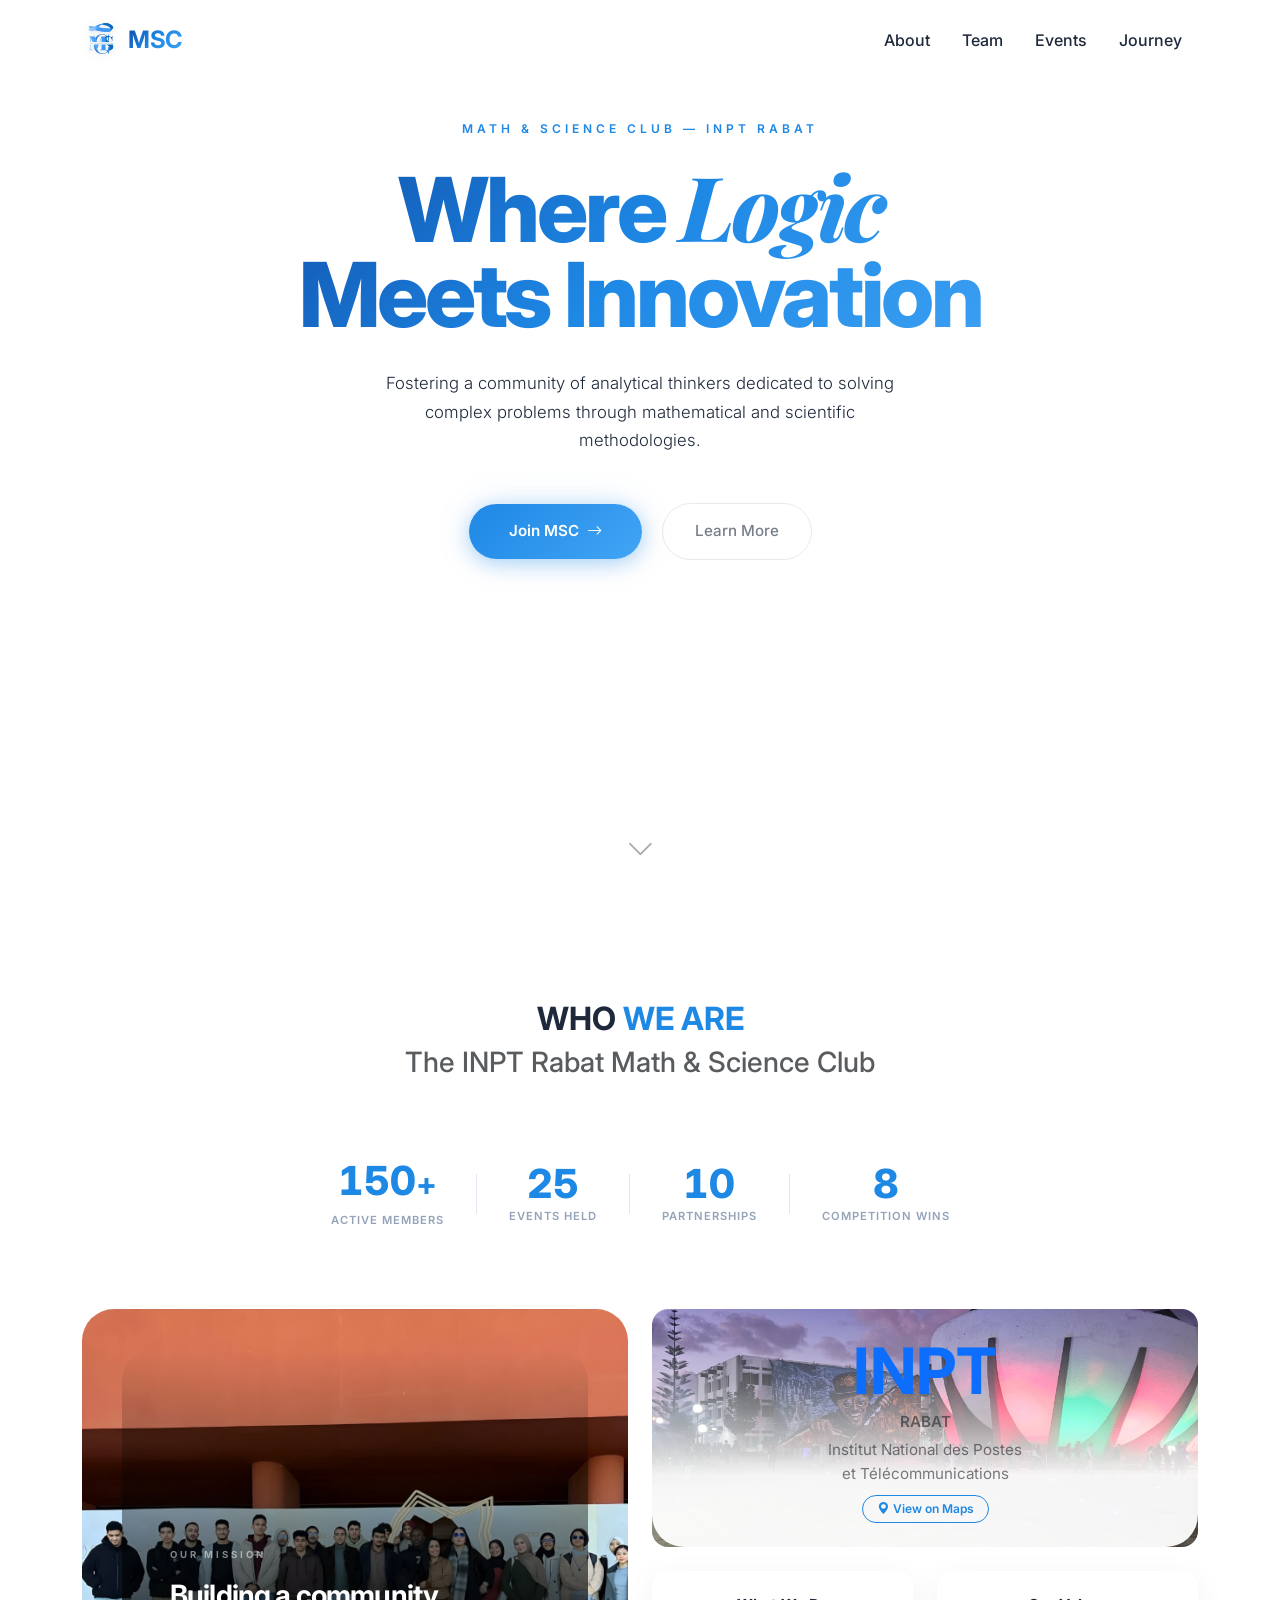
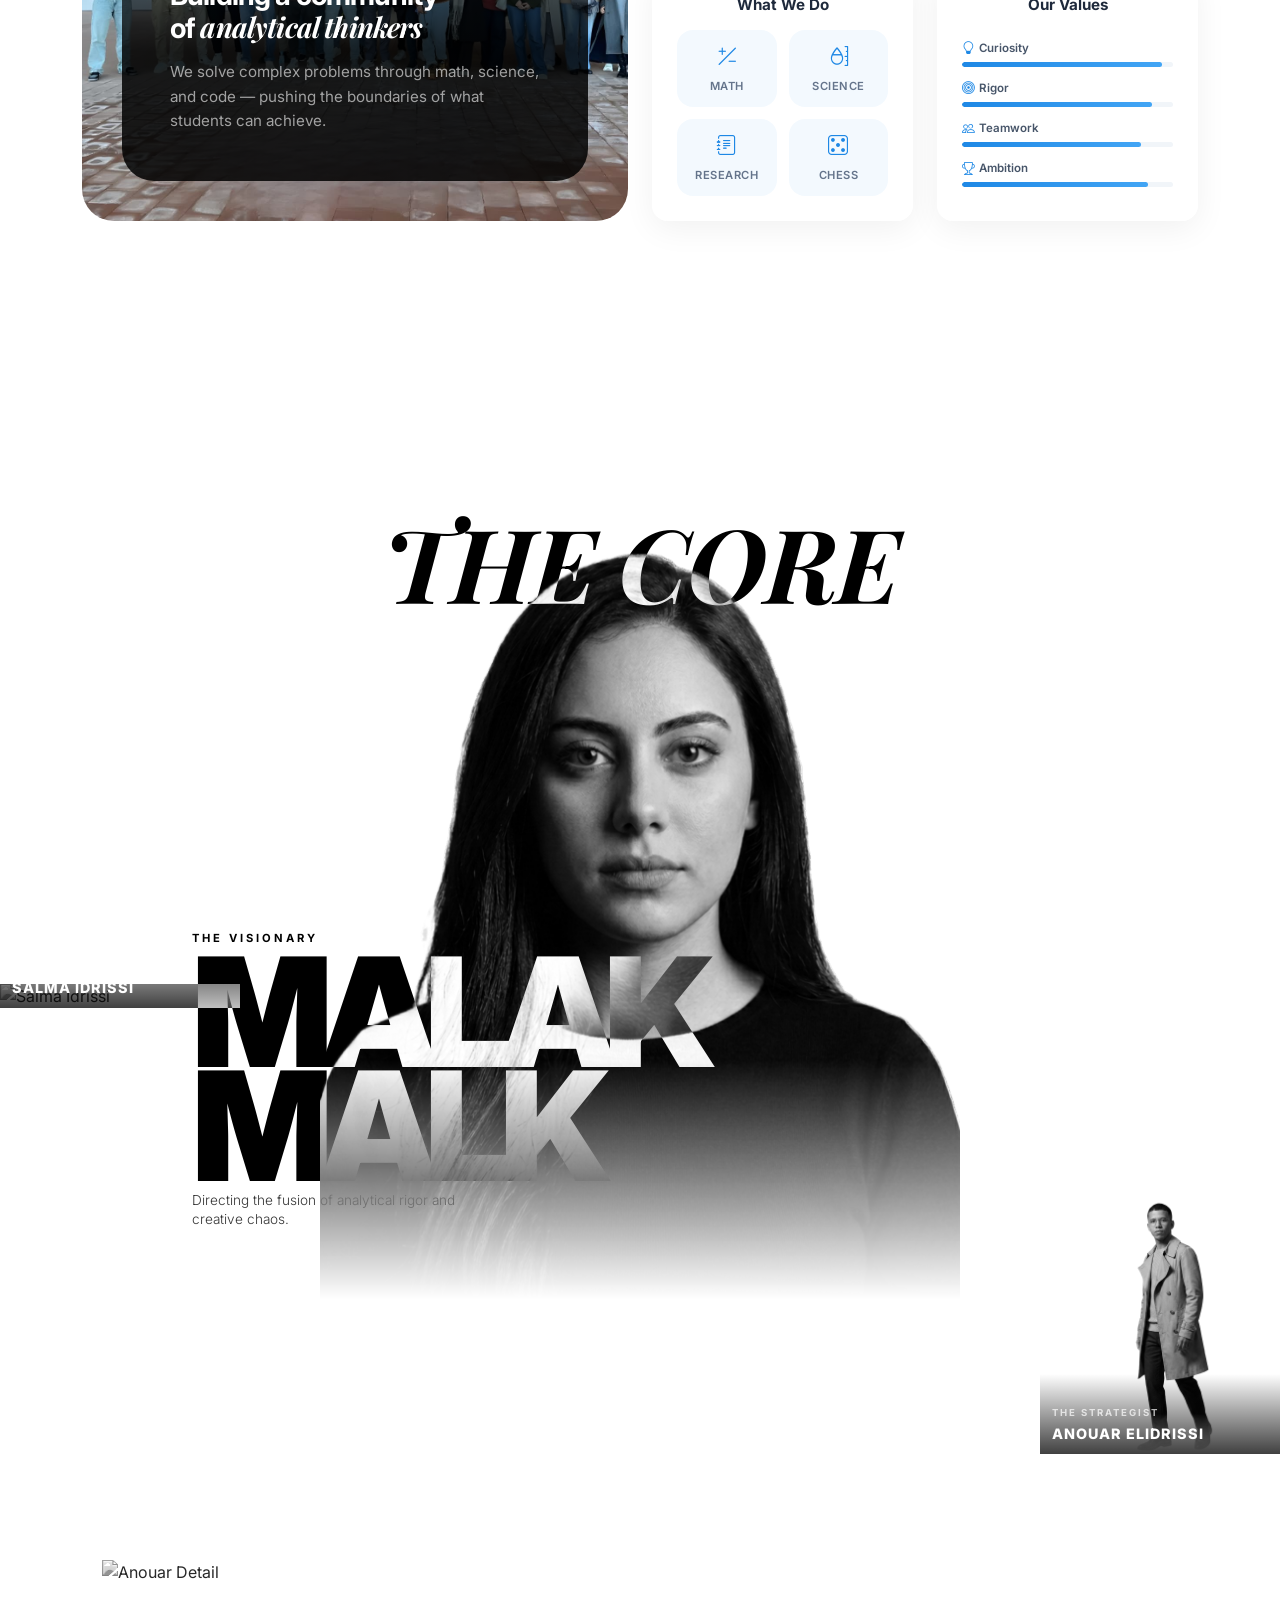
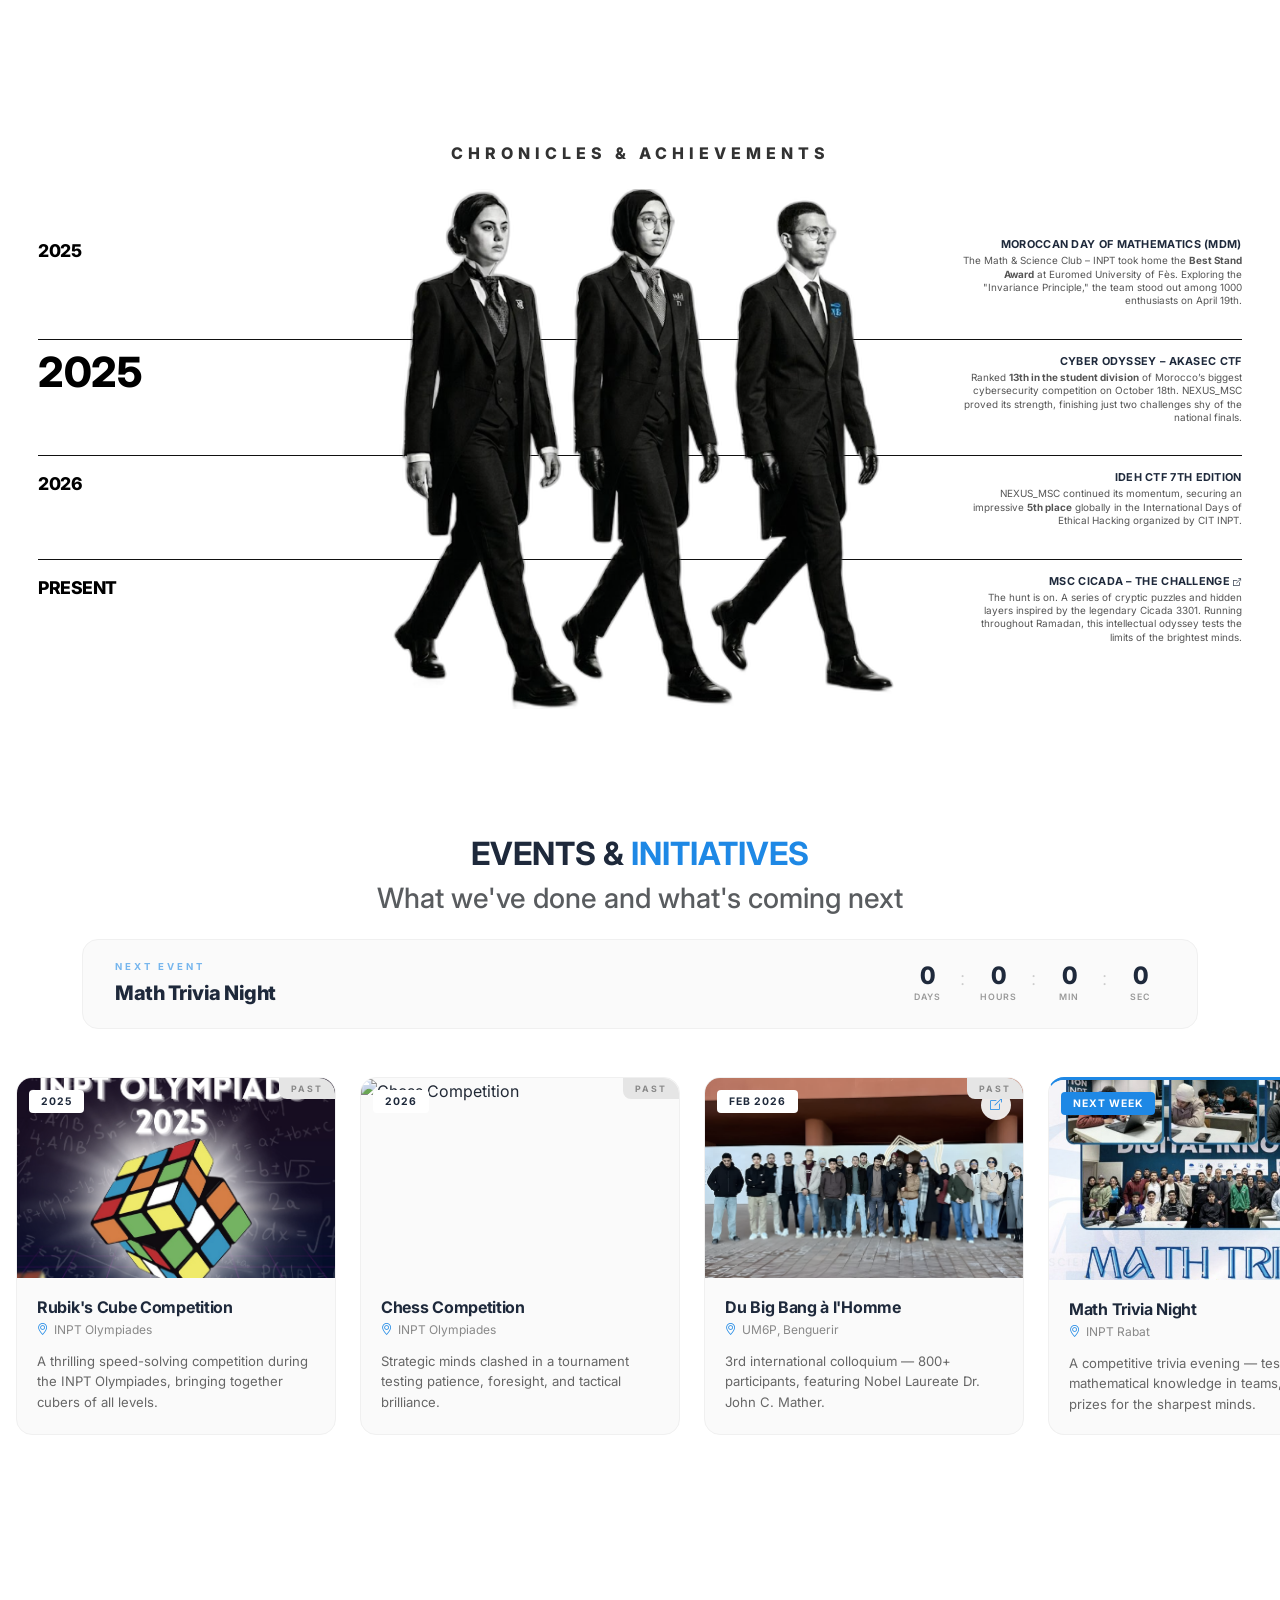
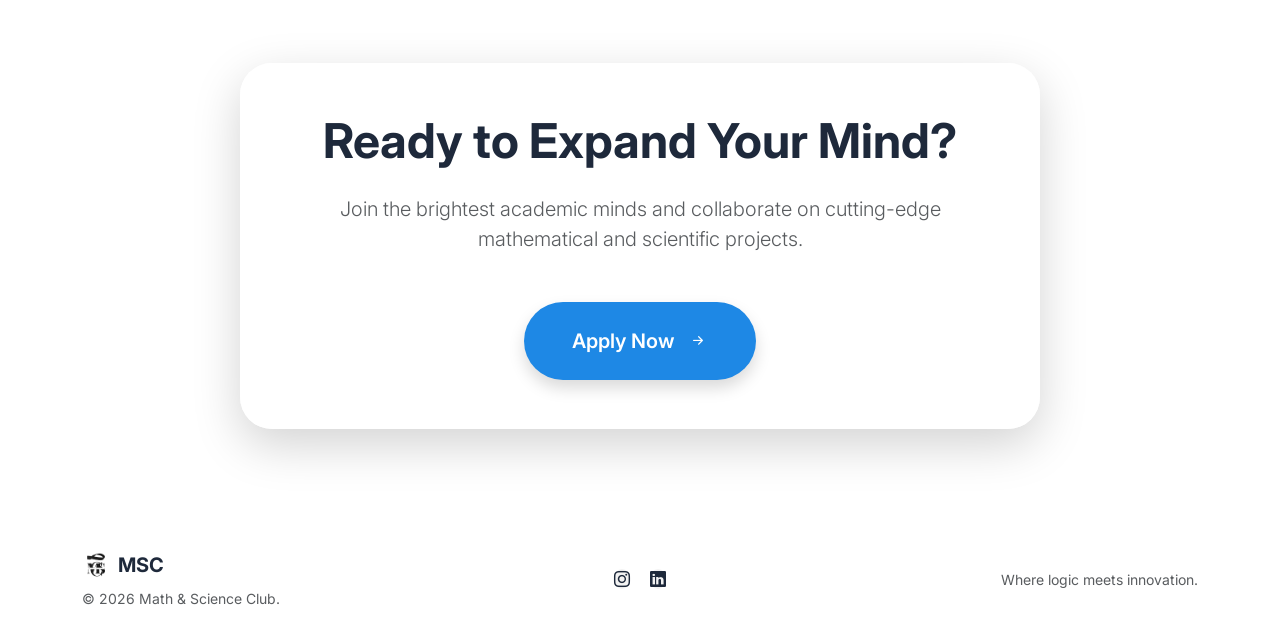
==== index.html @ 7b2abc44 "Initial commit with website files and TP rapport" ====
<!DOCTYPE html>
<html lang="en">

<head>
    <meta charset="UTF-8">
    <meta name="viewport" content="width=device-width, initial-scale=1.0">
    <title>MSC – Math & Science Club</title>

    <!-- Google Fonts -->
    <link rel="preconnect" href="https://fonts.googleapis.com">
    <link rel="preconnect" href="https://fonts.gstatic.com" crossorigin>
    <link
        href="https://fonts.googleapis.com/css2?family=Inter:wght@300;400;500;600;700;800&family=Playfair+Display:ital,wght@0,400;0,700;0,900;1,400;1,700&display=swap"
        rel="stylesheet">

    <!-- Bootstrap 5 CSS -->
    <link href="https://cdn.jsdelivr.net/npm/bootstrap@5.3.2/dist/css/bootstrap.min.css" rel="stylesheet"
        integrity="sha384-T3c6CoIi6uLrA9TneNEoa7RxnatzjcDSCmG1MXxSR1GAsXEV/Dwwykc2MPK8M2HN" crossorigin="anonymous">

    <!-- Bootstrap Icons -->
    <link rel="stylesheet" href="https://cdn.jsdelivr.net/npm/bootstrap-icons@1.11.1/font/bootstrap-icons.css">

    <!-- Custom CSS -->
    <link rel="stylesheet" href="css/style.css">
</head>

<body data-bs-theme="light">

    <!-- Navigation -->
    <nav class="navbar navbar-expand-lg fixed-top glass-nav" id="mainNav">
        <div class="container">
            <a class="navbar-brand fw-bold d-flex align-items-center" href="#">
                <img src="images/logo.png" alt="MSC Logo" class="navbar-logo me-2">
                <span class="msc-logo-text">MSC</span>
            </a>
            <button class="navbar-toggler border-0 shadow-none" type="button" data-bs-toggle="collapse"
                data-bs-target="#navbarResponsive">
                <i class="bi bi-list fs-2"></i>
            </button>
            <div class="collapse navbar-collapse" id="navbarResponsive">
                <ul class="navbar-nav ms-auto align-items-lg-center">
                    <li class="nav-item"><a class="nav-link px-3" href="#about">About</a></li>
                    <li class="nav-item"><a class="nav-link px-3" href="#team">Team</a></li>
                    <li class="nav-item"><a class="nav-link px-3" href="#events">Events</a></li>
                    <li class="nav-item"><a class="nav-link px-3" href="#timeline">Journey</a></li>
                </ul>
            </div>
        </div>
    </nav>

    <!-- Hero Section -->
    <header class="hero" id="home">
        <div id="canvas-container"></div>
        <div class="container h-100 position-relative z-1">
            <div class="row h-100 align-items-center justify-content-center text-center">
                <div class="col-lg-10 hero-content">
                    <p class="hero-label title-reveal">MATH & SCIENCE CLUB — INPT RABAT</p>
                    <h1 class="hero-title title-reveal">
                        Where <em>Logic</em><br>Meets Innovation
                    </h1>
                    <p class="hero-subtitle subtitle-reveal">Fostering a community of analytical thinkers dedicated to
                        solving complex problems through mathematical and scientific methodologies.</p>
                    <div class="hero-cta btn-reveal">
                        <a href="/form/index.html" class="hero-btn">
                            Join MSC <i class="bi bi-arrow-right"></i>
                        </a>
                        <a href="#about" class="hero-btn-ghost">Learn More</a>
                    </div>
                </div>
            </div>
        </div>
        <div class="scroll-indicator d-none d-md-flex">
            <a href="#about"><i class="bi bi-chevron-down fs-3"></i></a>
        </div>
    </header>

    <!-- About Section (Bento Grid) -->
    <section class="page-section" id="about">
        <div class="container">
            <div class="text-center mb-5">
                <h2 class="section-heading text-uppercase fw-bold">Who <span class="text-accent">We Are</span></h2>
                <h3 class="section-subheading text-muted">The INPT Rabat Math & Science Club</h3>
            </div>

            <!-- Stats Counter Row -->
            <div class="stats-row scroll-fade-in">
                <div class="stat-item">
                    <div class="stat-number-row"><span class="stat-number" data-target="150">0</span><span
                            class="stat-plus">+</span></div>
                    <span class="stat-label">Active Members</span>
                </div>
                <div class="stat-divider"></div>
                <div class="stat-item">
                    <span class="stat-number" data-target="25">0</span>
                    <span class="stat-label">Events Held</span>
                </div>
                <div class="stat-divider"></div>
                <div class="stat-item">
                    <span class="stat-number" data-target="10">0</span>
                    <span class="stat-label">Partnerships</span>
                </div>
                <div class="stat-divider"></div>
                <div class="stat-item">
                    <span class="stat-number" data-target="8">0</span>
                    <span class="stat-label">Competition Wins</span>
                </div>
            </div>

            <div class="bento-grid">
                <!-- Mission (Large) -->
                <div class="bento-item bento-mission scroll-fade-in hover-lift bento-mission-styled"
                    style="background-image: url('images/events/colloque.jpg');">


                    <div class="bento-content h-100 d-flex flex-column justify-content-end position-relative z-1 p-5">
                        <span class="bento-tag">OUR MISSION</span>
                        <h3 class="display-6 fw-bold mb-3" style="color: #fff; line-height: 1.15;">
                            Building a community<br>of <em style="font-family: 'Playfair Display', serif;">analytical
                                thinkers</em>
                        </h3>
                        <p class="mb-0" style="color: rgba(255,255,255,0.75); font-size: 0.95rem; max-width: 400px;">
                            We solve complex problems through math, science, and code — pushing the boundaries of what
                            students can achieve.
                        </p>
                    </div>
                </div>

                <a href="https://maps.app.goo.gl/P8Bng8Kp1SCsCRba7" target="_blank"
                    class="bento-item bento-inpt rounded-4 scroll-fade-in delay-1 hover-lift overflow-hidden position-relative text-decoration-none bento-inpt-styled"
                    style="background-image: url('images/inpt.jpeg');">
                    <div
                        class="position-relative z-1 d-flex flex-column justify-content-center align-items-center h-100 text-center">
                        <h2 class="display-3 fw-bold text-gradient-accent mb-0">INPT</h2>
                        <p class="text-uppercase tracking-widest fw-semibold text-muted mb-1">Rabat</p>
                        <p class="small text-muted mb-2 mx-auto" style="max-width: 200px;">Institut National des Postes
                            et Télécommunications</p>
                        <span class="inpt-map-link">
                            <i class="bi bi-geo-alt-fill"></i> View on Maps
                        </span>
                    </div>
                </a>

                <!-- What We Do (Small) -->
                <div class="bento-item bento-vision glass-card rounded-4 p-4 scroll-fade-in delay-2 hover-lift">
                    <h4 class="fw-bold mb-3 text-center" style="font-size: 0.95rem;">What We Do</h4>
                    <div class="bento-activity-grid">
                        <div class="bento-activity-item">
                            <i class="bi bi-plus-slash-minus text-accent"></i>
                            <span>Math</span>
                        </div>
                        <div class="bento-activity-item">
                            <i class="bi bi-moisture text-accent"></i>
                            <span>Science</span>
                        </div>
                        <div class="bento-activity-item">
                            <i class="bi bi-journal-text text-accent"></i>
                            <span>Research</span>
                        </div>
                        <div class="bento-activity-item">
                            <i class="bi bi-dice-5 text-accent"></i>
                            <span>Chess</span>
                        </div>
                    </div>
                </div>

                <!-- Values (Small) -->
                <div class="bento-item bento-values glass-card rounded-4 p-4 scroll-fade-in delay-3 hover-lift">
                    <h4 class="fw-bold mb-3 text-center" style="font-size: 0.95rem;">Our Values</h4>
                    <div class="bento-values-list">
                        <div class="bento-value-row">
                            <span class="bento-value-name"><i class="bi bi-lightbulb text-accent"></i> Curiosity</span>
                            <div class="bento-value-bar">
                                <div class="bento-value-fill" style="width: 95%;"></div>
                            </div>
                        </div>
                        <div class="bento-value-row">
                            <span class="bento-value-name"><i class="bi bi-bullseye text-accent"></i> Rigor</span>
                            <div class="bento-value-bar">
                                <div class="bento-value-fill" style="width: 90%;"></div>
                            </div>
                        </div>
                        <div class="bento-value-row">
                            <span class="bento-value-name"><i class="bi bi-people text-accent"></i> Teamwork</span>
                            <div class="bento-value-bar">
                                <div class="bento-value-fill" style="width: 85%;"></div>
                            </div>
                        </div>
                        <div class="bento-value-row">
                            <span class="bento-value-name"><i class="bi bi-trophy text-accent"></i> Ambition</span>
                            <div class="bento-value-bar">
                                <div class="bento-value-fill" style="width: 88%;"></div>
                            </div>
                        </div>
                    </div>
                </div>
            </div>
        </div>
    </section>


    <!-- Members Section (Exact Editorial Collage) -->
    <section id="team" class="team-editorial-section bg-white">
        <h1 class="editorial-section-title">THE CORE</h1>

        <div class="team-composition">

            <div class="main-portrait president-card scroll-fade-in">
                <div class="image-mask">
                    <img src="images/members/president.png" alt="Malak Malk" class="editorial-img president-img">
                </div>
            </div>

            <div class="team-text-overlay mix-blend-mode-difference">
                <span class="tag-accent">THE VISIONARY</span>
                <h2 class="editorial-name">MALAK<br>MALK</h2>
                <p class="editorial-bio">Directing the fusion of analytical rigor and creative chaos.</p>
            </div>

            <div class="editorial-inset inset-vp scroll-fade-in delay-1">
                <div class="image-mask-sm">
                    <img src="images/members/team.png" alt="Salma Idrissi" class="editorial-img grayscale">
                </div>
                <div class="inset-info">
                    <span class="tag-accent-sm">OPERATIONS MAVEN</span>
                    <h3 class="inset-name">SALMA IDRISSI</h3>
                </div>
            </div>

            <div class="editorial-inset inset-advisor scroll-fade-in delay-2">
                <div class="image-mask-sm">
                    <img src="images/members/advisor.png" alt="Anouar ElIdrissi" class="editorial-img grayscale">
                </div>
                <div class="inset-info">
                    <span class="tag-accent-sm">THE STRATEGIST</span>
                    <h3 class="inset-name">ANOUAR ELIDRISSI</h3>
                </div>
            </div>

            <div class="editorial-inset inset-advisor-2 scroll-fade-in delay-3">
                <div class="image-mask-sm portrait-detail">
                    <img src="images/members/advisor 2.png" alt="Anouar Detail" class="advisor2">
                </div>
            </div>

        </div>
    </section>

    <section id="timeline" class="club-timeline-section">
        <h2 class="section-title">CHRONICLES & ACHIEVEMENTS</h2>
        <div class="timeline-container">
            <img src="images/capture_no_bg.png" class="center-hero-image" alt="Club Visual">
            <div class="timeline-container">
                <div class="timeline-row">
                    <div class="year-col">2025</div>
                    <div class="center-spacer"></div>
                    <div class="content-col">
                        <h3>Moroccan Day of Mathematics (MDM)</h3>
                        <p>The Math & Science Club – INPT took home the <strong>Best Stand Award</strong> at Euromed
                            University of Fès. Exploring the "Invariance Principle," the team stood out among 1000
                            enthusiasts on April 19th.</p>
                    </div>
                </div>

                <div class="timeline-row featured">
                    <div class="year-col">2025</div>
                    <div class="center-spacer"></div>
                    <div class="content-col">
                        <h3>Cyber Odyssey – AKASEC CTF</h3>
                        <p>Ranked <strong>13th in the student division</strong> of Morocco’s biggest cybersecurity
                            competition on October 18th. NEXUS_MSC proved its strength, finishing just two challenges
                            shy of
                            the national finals.</p>
                    </div>
                </div>

                <div class="timeline-row">
                    <div class="year-col">2026</div>
                    <div class="center-spacer"></div>
                    <div class="content-col">
                        <h3>IDEH CTF 7th Edition</h3>
                        <p>NEXUS_MSC continued its momentum, securing an impressive <strong>5th place</strong> globally
                            in
                            the International Days of Ethical Hacking organized by CIT INPT.</p>
                    </div>
                </div>

                <div class="timeline-row">
                    <div class="year-col">PRESENT</div>
                    <div class="center-spacer"></div>
                    <div class="content-col">
                        <h3><a href="https://drive.proton.me/urls/JTQFD9GRTM#j2nSfA0vj0aJ" target="_blank"
                                class="text-decoration-none" style="color: inherit;">MSC Cicada – The Challenge <i
                                    class="bi bi-box-arrow-up-right" style="font-size: 0.7em;"></i></a></h3>
                        <p>The hunt is on. A series of cryptic puzzles and hidden layers inspired by the legendary
                            Cicada
                            3301. Running throughout Ramadan, this intellectual odyssey tests the limits of the
                            brightest
                            minds.</p>
                    </div>
                </div>
            </div>
    </section>


    <!-- Events & Initiatives Section -->
    <section id="events" class="events-section page-section">
        <div class="container">
            <div class="text-center mb-4">
                <h2 class="section-heading text-uppercase fw-bold">Events & <span class="text-accent">Initiatives</span>
                </h2>
                <h3 class="section-subheading text-muted">What we've done and what's coming next</h3>
            </div>

            <!-- Countdown Timer -->
            <div class="countdown-banner scroll-fade-in">
                <div class="countdown-info">
                    <span class="countdown-label">NEXT EVENT</span>
                    <span class="countdown-event-name">Math Trivia Night</span>
                </div>
                <div class="countdown-timer" id="eventCountdown" data-target="2026-03-10T19:00:00">
                    <div class="countdown-unit">
                        <span class="countdown-number" id="cd-days">--</span>
                        <span class="countdown-text">Days</span>
                    </div>
                    <div class="countdown-sep">:</div>
                    <div class="countdown-unit">
                        <span class="countdown-number" id="cd-hours">--</span>
                        <span class="countdown-text">Hours</span>
                    </div>
                    <div class="countdown-sep">:</div>
                    <div class="countdown-unit">
                        <span class="countdown-number" id="cd-mins">--</span>
                        <span class="countdown-text">Min</span>
                    </div>
                    <div class="countdown-sep">:</div>
                    <div class="countdown-unit">
                        <span class="countdown-number" id="cd-secs">--</span>
                        <span class="countdown-text">Sec</span>
                    </div>
                </div>
            </div>
        </div>

        <!-- Horizontal Scroll Strip -->
        <div class="events-scroll-wrap">
            <div class="events-scroll-track">

                <div class="event-card-minimal">
                    <span class="event-card-tag past-tag">PAST</span>
                    <div class="event-img-wrap">
                        <img src="images/events/rubix_cube.png" alt="Rubik's Cube Competition" class="event-img">
                        <span class="event-date-tag">2025</span>
                    </div>
                    <div class="event-body">
                        <h4 class="event-title">Rubik's Cube Competition</h4>
                        <p class="event-location"><i class="bi bi-geo-alt"></i> INPT Olympiades</p>
                        <p class="event-desc">A thrilling speed-solving competition during the INPT Olympiades, bringing
                            together cubers of all levels.</p>
                    </div>
                </div>

                <div class="event-card-minimal">
                    <span class="event-card-tag past-tag">PAST</span>
                    <div class="event-img-wrap">
                        <img src="https://images.unsplash.com/photo-1529699211952-734e80c4d42b?w=600&h=400&fit=crop"
                            alt="Chess Competition" class="event-img">
                        <span class="event-date-tag">2026</span>
                    </div>
                    <div class="event-body">
                        <h4 class="event-title">Chess Competition</h4>
                        <p class="event-location"><i class="bi bi-geo-alt"></i> INPT Olympiades</p>
                        <p class="event-desc">Strategic minds clashed in a tournament testing patience, foresight, and
                            tactical brilliance.</p>
                    </div>
                </div>

                <a href="https://abs.um6p.ma/colloque-sqs-2026" target="_blank" class="event-card-minimal event-link">
                    <span class="event-card-tag past-tag">PAST</span>
                    <div class="event-img-wrap">
                        <img src="images/events/colloque.jpg" alt="Colloque UM6P" class="event-img">
                        <span class="event-date-tag">FEB 2026</span>
                        <span class="event-external-badge"><i class="bi bi-box-arrow-up-right"></i></span>
                    </div>
                    <div class="event-body">
                        <h4 class="event-title">Du Big Bang à l'Homme</h4>
                        <p class="event-location"><i class="bi bi-geo-alt"></i> UM6P, Benguerir</p>
                        <p class="event-desc">3rd international colloquium — 800+ participants, featuring Nobel Laureate
                            Dr. John C. Mather.</p>
                    </div>
                </a>

                <div class="event-card-minimal upcoming">
                    <span class="event-card-tag upcoming-card-tag">UP NEXT</span>
                    <div class="event-img-wrap">
                        <img src="images/events/math_trivia.jpg" alt="Math Trivia Night" class="event-img">
                        <span class="event-date-tag upcoming-tag">NEXT WEEK</span>
                    </div>
                    <div class="event-body">
                        <h4 class="event-title">Math Trivia Night</h4>
                        <p class="event-location"><i class="bi bi-geo-alt"></i> INPT Rabat</p>
                        <p class="event-desc">A competitive trivia evening — test your mathematical knowledge in teams,
                            with prizes for the sharpest minds.</p>
                    </div>
                </div>

                <div class="event-card-minimal upcoming">
                    <span class="event-card-tag upcoming-card-tag">UPCOMING</span>
                    <div class="event-img-wrap">
                        <img src="https://images.unsplash.com/photo-1635070041078-e363dbe005cb?w=600&h=400&fit=crop"
                            alt="Moroccan Day of Mathematics" class="event-img">
                        <span class="event-date-tag upcoming-tag">IN 2 WEEKS</span>
                    </div>
                    <div class="event-body">
                        <h4 class="event-title">Moroccan Day of Mathematics</h4>
                        <p class="event-location"><i class="bi bi-geo-alt"></i> Morocco</p>
                        <p class="event-desc">MSC returns to the national stage following last year's Best Stand Award
                            at Euromed.</p>
                    </div>
                </div>

                <div class="event-card-minimal upcoming featured-event">
                    <span class="event-card-tag upcoming-card-tag">UPCOMING</span>
                    <div class="event-img-wrap">
                        <img src="images/events/battle_royale.jpg" alt="Battle Royale Inter-écoles" class="event-img">
                        <span class="event-date-tag upcoming-tag">COMING SOON</span>
                    </div>
                    <div class="event-body">
                        <h4 class="event-title">Battle Royale <i class="bi bi-trophy"></i></h4>
                        <p class="event-location"><i class="bi bi-geo-alt"></i> INPT — Host School</p>
                        <p class="event-desc">An unprecedented inter-school multidisciplinary competition — a national
                            benchmark event.</p>
                    </div>
                </div>

            </div>
        </div>
    </section>


    <!-- Final CTA Section -->
    <section class="cta-section text-center py-5 page-section">
        <div class="container py-5">
            <div class="cta-card glass-card p-5 rounded-5 shadow-lg mx-auto scroll-scale-up" style="max-width: 800px;">
                <h2 class="display-5 fw-bold mb-4">Ready to Expand Your Mind?</h2>
                <p class="lead mb-5 text-muted">Join the brightest academic minds and collaborate on cutting-edge
                    mathematical and scientific projects.</p>
                <a href="/form/index.html"
                    class="btn btn-primary btn-lg custom-btn px-5 py-4 rounded-pill fs-5 shadow">Apply Now <i
                        class="bi bi-arrow-right-short ms-2"></i></a>
            </div>
        </div>
    </section>

    <!-- Footer -->
    <footer class="footer py-4 glass-footer">
        <div class="container">
            <div class="row align-items-center text-center text-md-start">
                <div class="col-md-4 mb-3 mb-md-0">
                    <span class="fw-bold msc-logo fs-5"><img src="images/logo.png" alt="MSC Logo"
                            style="height: 28px; width: auto; filter: grayscale(1) brightness(0.2); vertical-align: middle; margin-right: 8px;">MSC</span>
                    <p class="text-muted small mb-0 mt-2">&copy; 2026 Math & Science Club.</p>
                </div>
                <div class="col-md-4 text-center mb-3 mb-md-0">
                    <a class="social-btn mx-2 rounded-circle" href="https://www.instagram.com/msc_inpt/" target="_blank"
                        aria-label="Instagram"><i class="bi bi-instagram"></i></a>
                    <a class="social-btn mx-2 rounded-circle" href="https://www.linkedin.com/company/msc-inpt/"
                        target="_blank" aria-label="LinkedIn"><i class="bi bi-linkedin"></i></a>
                </div>
                <div class="col-md-4 text-center text-md-end">
                    <span class="text-muted small">Where logic meets innovation.</span>
                </div>
            </div>
        </div>
    </footer>

    <!-- Bootstrap JS Bundle -->
    <script src="https://cdn.jsdelivr.net/npm/bootstrap@5.3.2/dist/js/bootstrap.bundle.min.js"
        integrity="sha384-C6RzsynM9kWDrMNeT87bh95OGNyZPhcTNXj1NW7RuBCsyN/o0jlpcV8Qyq46cDfL"
        crossorigin="anonymous"></script>

    <!-- Three.js Library -->
    <script src="https://cdnjs.cloudflare.com/ajax/libs/three.js/r128/three.min.js"></script>

    <!-- GSAP for Smooth Animations -->
    <script src="https://cdnjs.cloudflare.com/ajax/libs/gsap/3.12.2/gsap.min.js"></script>
    <script src="https://cdnjs.cloudflare.com/ajax/libs/gsap/3.12.2/ScrollTrigger.min.js"></script>

    <!-- Custom Scripts -->
    <script src="js/main.js"></script>
    <script src="js/three-bg.js"></script>
</body>

</html>
---- css/style.css ----
/* ==========================================================================
   MSC INPT - Math & Science Club Website
   Main Stylesheet
   
   Structure:
   1. Base & Typography
   2. CSS Custom Properties (Theme Variables)
   3. Navigation (Glassmorphism Navbar)
   4. Hero Section (Full-viewport landing with 3D background)
   5. About Section (Glass cards with icons)
   6. Team Section (Editorial portrait layout)
   7. Timeline Section (Swiss grid journey layout)
   8. Events Section (Horizontal scroll + countdown)
   9. CTA Section (Final call-to-action)
   10. Footer
   11. Animations & Utilities
   ========================================================================== */


/* ==========================================================================
   1. BASE & TYPOGRAPHY
   Sets the default font (Inter from Google Fonts) and prevents horizontal
   overflow caused by animations or oversized elements.
   ========================================================================== */
body {
    font-family: 'Inter', sans-serif;
    transition: background-color 0.5s ease, color 0.5s ease;
    overflow-x: hidden;
    /* Prevents horizontal scrollbar from 3D background */
}

/* ==========================================================================
   2. CSS CUSTOM PROPERTIES (Theme Variables)
   All colors, shadows, and effects are defined here as CSS variables.
   This allows easy theme switching and consistent branding throughout.
   Colors are based on the MSC Club's blue identity (#1E88E5).
   ========================================================================== */
:root,
[data-bs-theme="light"] {
    --bg-color: #ffffff;
    --text-color: #1e293b;
    --card-bg: rgba(255, 255, 255, 0.7);
    --card-border: rgba(255, 255, 255, 0.8);
    --nav-bg: rgba(255, 255, 255, 0.85);
    --accent-primary: #1E88E5;
    /* MSC Club Blue */
    --accent-secondary: #42A5F5;
    --shadow-color: rgba(0, 0, 0, 0.06);
    --glass-blur: blur(16px);
    --btn-shadow: 0 4px 14px rgba(30, 136, 229, 0.2);
    --btn-glow: 0 4px 14px rgba(30, 136, 229, 0.2);
    --card-shadow: 0 8px 32px var(--shadow-color);
    --title-gradient: linear-gradient(135deg, #0D47A1, #1E88E5, #42A5F5);
    --icon-color: #1E88E5;
}

[data-bs-theme="dark"] {
    --bg-color: #030712;
    --text-color: #f8fafc;
    --card-bg: rgba(15, 23, 42, 0.4);
    --card-border: rgba(66, 165, 245, 0.15);
    --nav-bg: rgba(3, 7, 18, 0.85);
    --accent-primary: #64B5F6;
    /* Light Blue */
    --accent-secondary: #42A5F5;
    --shadow-color: rgba(0, 0, 0, 0.5);
    --btn-shadow: 0 0 15px rgba(100, 181, 246, 0.4);
    --btn-glow: 0 0 15px rgba(100, 181, 246, 0.6), 0 0 30px rgba(100, 181, 246, 0.3);
    --card-shadow: 0 8px 32px var(--shadow-color), 0 0 1px 1px rgba(100, 181, 246, 0.2);
    --title-gradient: linear-gradient(135deg, #BBDEFB, #64B5F6, #42A5F5);
    --icon-color: #64B5F6;
}

/* Override Bootstrap's default body colors to use our theme variables */
body {
    background-color: var(--bg-color) !important;
    color: var(--text-color) !important;
}

/* Utility class: applies the primary accent color to any text */
.text-accent {
    color: var(--accent-primary) !important;
}

/* ==========================================================================
   3. NAVIGATION (Glassmorphism Navbar)
   Uses backdrop-filter for a frosted glass effect. On scroll, the navbar
   shrinks its padding and gains a shadow via JS adding the 'scrolled' class.
   ========================================================================== */
.glass-nav {
    background: var(--nav-bg);
    backdrop-filter: var(--glass-blur);
    -webkit-backdrop-filter: var(--glass-blur);
    border-bottom: 1px solid var(--card-border);
    transition: all 0.5s ease;
    padding-top: 1rem;
    padding-bottom: 1rem;
}

.glass-nav.scrolled {
    padding-top: 0.5rem;
    padding-bottom: 0.5rem;
    box-shadow: var(--card-shadow);
}

.msc-logo-text {
    color: var(--accent-primary);
    font-size: 1.5rem;
    letter-spacing: -0.5px;
    background: var(--title-gradient);
    background-clip: text;
    -webkit-background-clip: text;
    -webkit-text-fill-color: transparent;
}

.navbar-logo {
    height: 38px;
    width: auto;
    object-fit: contain;
    filter: drop-shadow(0 2px 4px rgba(0, 0, 0, 0.1));
}

/* Dark mode: add a subtle blue glow around the logo */
[data-bs-theme="dark"] .navbar-logo {
    filter: drop-shadow(0 0 8px rgba(30, 136, 229, 0.4));
}

.nav-link {
    color: var(--text-color) !important;
    font-weight: 500;
    transition: color 0.3s ease;
}

.nav-link:hover {
    color: var(--accent-primary) !important;
}

/* Theme Toggle Button (currently unused - site is forced to light mode) */
.btn-theme {
    width: 45px;
    height: 45px;
    background: var(--card-bg);
    border: 1px solid var(--card-border);
    color: var(--text-color);
    backdrop-filter: var(--glass-blur);
    box-shadow: var(--shadow-color);
    position: relative;
    overflow: hidden;
    transition: all 0.3s ease;
}

.btn-theme:hover {
    transform: translateY(-2px);
    box-shadow: 0 4px 12px var(--shadow-color);
}

[data-bs-theme="dark"] .btn-theme {
    box-shadow: 0 0 10px rgba(30, 136, 229, 0.2);
}

/* ==========================================================================
   4. HERO SECTION
   Full-viewport landing area with a 3D wireframe background (Three.js),
   large gradient headline, branded label, two CTA buttons, and a
   bouncing scroll indicator at the bottom.
   ========================================================================== */
.hero {
    position: relative;
    min-height: 100vh;
    background: #ffffff;
    overflow: hidden;
}

#canvas-container {
    position: absolute;
    top: 0;
    left: 0;
    width: 100%;
    height: 100%;
    z-index: 0;
    pointer-events: none;
}

.hero-content {
    padding-top: 120px;
}

/* Hero Label */
.hero-label {
    font-size: 0.75rem;
    font-weight: 600;
    letter-spacing: 4px;
    text-transform: uppercase;
    color: var(--accent-primary);
    opacity: 0.7;
    margin-bottom: 1.5rem;
}

/* Hero Title */
.hero-title {
    font-size: clamp(3rem, 7vw, 6.5rem);
    font-weight: 800;
    line-height: 0.95;
    letter-spacing: -3px;
    background: var(--title-gradient);
    background-clip: text;
    -webkit-background-clip: text;
    -webkit-text-fill-color: transparent;
    margin-bottom: 2rem;
}

.hero-title em {
    font-style: italic;
    font-family: 'Playfair Display', serif;
    -webkit-text-fill-color: transparent;
}

/* Hero Subtitle */
.hero-subtitle {
    font-size: 1.05rem;
    font-weight: 300;
    color: var(--text-color);
    opacity: 0.6;
    max-width: 540px;
    margin: 0 auto 3rem;
    line-height: 1.7;
}

/* Hero CTA Buttons */
.hero-cta {
    display: flex;
    align-items: center;
    justify-content: center;
    gap: 1.25rem;
}

.hero-btn {
    display: inline-flex;
    align-items: center;
    gap: 0.5rem;
    padding: 1rem 2.5rem;
    background: linear-gradient(135deg, #1E88E5, #42A5F5);
    color: #ffffff;
    font-weight: 600;
    font-size: 0.95rem;
    text-decoration: none;
    border-radius: 60px;
    border: none;
    box-shadow: 0 4px 20px rgba(30, 136, 229, 0.35), 0 0 40px rgba(30, 136, 229, 0.1);
    transition: all 0.4s cubic-bezier(0.175, 0.885, 0.32, 1.275);
}

.hero-btn:hover {
    transform: translateY(-3px);
    box-shadow: 0 8px 30px rgba(30, 136, 229, 0.5), 0 0 60px rgba(30, 136, 229, 0.2);
    color: #ffffff;
}

.hero-btn i {
    transition: transform 0.3s ease;
}

.hero-btn:hover i {
    transform: translateX(4px);
}

.hero-btn-ghost {
    display: inline-flex;
    align-items: center;
    padding: 1rem 2rem;
    color: var(--text-color);
    opacity: 0.6;
    font-weight: 500;
    font-size: 0.95rem;
    text-decoration: none;
    border: 1px solid rgba(0, 0, 0, 0.15);
    border-radius: 60px;
    transition: all 0.3s ease;
}

.hero-btn-ghost:hover {
    opacity: 1;
    border-color: var(--accent-primary);
    color: var(--accent-primary);
}

.hero .lead {
    font-size: 1.5rem;
    color: var(--text-color);
    opacity: 0.6;
}

/* Global button styles used across multiple sections */
.custom-btn {
    background: var(--accent-primary);
    border: none;
    font-weight: 600;
    box-shadow: var(--btn-shadow);
    transition: all 0.4s cubic-bezier(0.175, 0.885, 0.32, 1.275);
}

.custom-btn:hover {
    background: var(--accent-secondary);
    transform: translateY(-3px);
    box-shadow: var(--btn-glow);
}

/* Scroll indicator: bouncing chevron at the bottom of the hero */
.scroll-indicator {
    position: absolute;
    bottom: 30px;
    left: 50%;
    transform: translateX(-50%);
    animation: bounce 2s infinite;
    z-index: 10;
}

.scroll-indicator a {
    color: var(--text-color);
    opacity: 0.4;
    transition: opacity 0.3s;
}

.scroll-indicator a:hover {
    opacity: 1;
}

@keyframes bounce {

    0%,
    20%,
    50%,
    80%,
    100% {
        transform: translateY(0) translateX(-50%);
    }

    40% {
        transform: translateY(-15px) translateX(-50%);
    }

    60% {
        transform: translateY(-7px) translateX(-50%);
    }
}

/* ==========================================================================
   5. ABOUT / GENERAL PAGE SECTIONS
   Standard vertical padding for all major sections. Glass cards use
   backdrop-filter for the frosted glass look with hover lift effects.
   ========================================================================== */
.page-section {
    padding: 100px 0;
}

.bg-secondary-subtle {
    /* override bootstrap secondary subtle to respect dark mode better */
    background-color: rgba(0, 0, 0, 0.02) !important;
}

[data-bs-theme="dark"] .bg-secondary-subtle {
    background-color: rgba(255, 255, 255, 0.02) !important;
}

/* Glass Cards */
.glass-card {
    background: var(--card-bg);
    border: 1px solid var(--card-border);
    backdrop-filter: var(--glass-blur);
    -webkit-backdrop-filter: var(--glass-blur);
    box-shadow: var(--card-shadow);
    transition: all 0.4s ease;
}

.hover-lift:hover {
    transform: translateY(-8px);
    box-shadow: 0 15px 35px var(--shadow-color), var(--btn-glow);
}

.icon-circle {
    width: 70px;
    height: 70px;
    border-radius: 50%;
    background: rgba(30, 136, 229, 0.1);
    /* Light blue tint matching club theme */
    display: flex;
    align-items: center;
    justify-content: center;
    font-size: 2rem;
    transition: all 0.3s ease;
}

[data-bs-theme="dark"] .icon-circle {
    background: rgba(100, 181, 246, 0.15);
    box-shadow: inset 0 0 10px rgba(100, 181, 246, 0.2);
}

.glass-card:hover .icon-circle {
    transform: scale(1.1);
    box-shadow: 0 0 20px rgba(30, 136, 229, 0.3);
}

/* ==========================================================================
   6. TEAM SECTION (Editorial Portrait Layout)
   Large portrait with grayscale hover-to-color effect, mix-blend-mode
   text overlay, and editorial inset cards for additional team members.
   ========================================================================== */
.editorial-grayscale {
    filter: grayscale(100%);
    transition: filter 0.6s ease, transform 0.6s ease;
}

.editorial-grayscale:hover {
    filter: grayscale(0%);
    transform: scale(1.02);
}

.editorial-main-bg {
    filter: grayscale(100%) contrast(1.2);
    opacity: 0.9;
}

.blur-backdrop {
    backdrop-filter: blur(10px);
    -webkit-backdrop-filter: blur(10px);
}

.pointer-events-none {
    pointer-events: none;
}

.mix-blend-mode-difference {
    mix-blend-mode: difference;
    color: #fff;
    /* Always white so it inverted nicely against light/dark imagery */
}

.bg-gradient-dark {
    background: linear-gradient(to top, rgba(0, 0, 0, 0.9), transparent);
}

.glass-card-bottom {
    background: rgba(255, 255, 255, 0.03);
    border-top: 1px solid var(--card-border);
}


/* ==========================================================================
   7. TIMELINE / JOURNEY SECTION
   Swiss grid-inspired timeline layout with year markers on the left,
   a central hero image, and content descriptions on the right.
   ========================================================================== */
.club-timeline-section {
    background-color: #ffffff;
    /* Reduced horizontal padding from 10% or 5% down to 3% */
    padding: 60px 3%;
    width: 100%;
    box-sizing: border-box;
    font-family: 'Inter', sans-serif;
}

.section-title {
    font-size: 1rem;
    font-weight: 800;
    letter-spacing: 5px;
    text-align: center;
    margin-bottom: 60px;
    text-transform: uppercase;
    color: #000;
    opacity: 0.8;
}

.timeline-container {
    max-width: 1250px;
    margin: 0 auto;
    /* THIS IS THE ANCHOR - Don't miss this! */
    position: relative;
}

.center-hero-image {
    position: absolute;
    /* Centers horizontally */
    left: 50%;
    transform: translateX(-50%);

    /* Centers vertically within the timeline container */
    top: 50%;
    transform: translate(-50%, -50%);

    /* Height control: passing the timeline height slightly */
    height: 115%;

    z-index: 10;
    pointer-events: none;
    object-fit: contain;
}

/* Ensure the rows are underneath the image but don't clip it */
.timeline-row {
    display: grid;
    grid-template-columns: 140px 1fr 320px;
    border-top: 1px solid #111;
    padding: 15px 0;
    align-items: start;
    background: transparent;
    /* Ensure background doesn't hide image */
}

.year-col {
    font-size: 1.1rem;
    font-weight: 800;
    letter-spacing: -0.5px;
    color: #000;
}

.featured .year-col {
    font-size: 2.6rem;
    line-height: 0.85;
}

.content-col {
    text-align: right;
}

.content-col h3 {
    font-size: 0.68rem;
    /* Extremely fine headers */
    text-transform: uppercase;
    margin-bottom: 3px;
    letter-spacing: 0.3px;
    font-weight: 700;
}

.content-col p {
    font-size: 0.62rem;
    /* Compact body text */
    line-height: 1.35;
    color: #555;
    max-width: 280px;
    margin-left: auto;
}

.timeline-row:first-child {
    border-top: none;
}


/* ==========================================================================
   8. EVENTS & INITIATIVES SECTION
   Horizontally-scrollable event cards with infinite loop (JS-powered).
   Features a live countdown timer to the next event, PAST/UPCOMING badges,
   and a featured event highlight with gold accent for Battle Royale.
   ========================================================================== */
.events-section {
    background: #ffffff;
    overflow: hidden;
}

/* Countdown Banner */
.countdown-banner {
    display: flex;
    align-items: center;
    justify-content: space-between;
    background: #fafafa;
    border: 1px solid #f0f0f0;
    border-radius: 1rem;
    padding: 1.25rem 2rem;
    margin-bottom: 2.5rem;
}

.countdown-info {
    display: flex;
    flex-direction: column;
    gap: 0.2rem;
}

.countdown-label {
    font-size: 0.6rem;
    font-weight: 700;
    letter-spacing: 3px;
    text-transform: uppercase;
    color: var(--accent-primary);
    opacity: 0.6;
}

.countdown-event-name {
    font-size: 1.25rem;
    font-weight: 800;
    color: #1e293b;
    letter-spacing: -0.5px;
}

.countdown-timer {
    display: flex;
    align-items: center;
    gap: 0.5rem;
}

.countdown-unit {
    display: flex;
    flex-direction: column;
    align-items: center;
    min-width: 50px;
}

.countdown-number {
    font-size: 1.5rem;
    font-weight: 800;
    color: #1e293b;
    font-variant-numeric: tabular-nums;
    line-height: 1;
}

.countdown-text {
    font-size: 0.55rem;
    font-weight: 600;
    letter-spacing: 1px;
    text-transform: uppercase;
    color: #999;
    margin-top: 2px;
}

.countdown-sep {
    font-size: 1.25rem;
    font-weight: 300;
    color: #ccc;
    margin-top: -12px;
}

/* Horizontal Scroll */
.events-scroll-wrap {
    width: 100%;
    overflow-x: auto;
    overflow-y: hidden;
    padding: 0 0 1.5rem;
    scrollbar-width: thin;
    scrollbar-color: #ddd transparent;
}

.events-scroll-wrap::-webkit-scrollbar {
    height: 6px;
}

.events-scroll-wrap::-webkit-scrollbar-track {
    background: transparent;
}

.events-scroll-wrap::-webkit-scrollbar-thumb {
    background: #ddd;
    border-radius: 3px;
}

.events-scroll-track {
    display: flex;
    gap: 1.5rem;
    padding: 0.5rem 1rem;
    width: max-content;
}

/* Event Cards (horizontal scroll version) */
.event-card-minimal {
    position: relative;
    border-radius: 1rem;
    overflow: hidden;
    background: #fafafa;
    border: 1px solid #f0f0f0;
    transition: all 0.4s cubic-bezier(0.165, 0.84, 0.44, 1);
    text-decoration: none;
    color: inherit;
    display: flex;
    flex-direction: column;
    width: 320px;
    min-width: 320px;
    flex-shrink: 0;
}

.event-card-minimal:hover {
    transform: translateY(-6px);
    box-shadow: 0 20px 40px rgba(0, 0, 0, 0.08);
    border-color: #e0e0e0;
}

/* Card Tag (PAST / UPCOMING badge) */
.event-card-tag {
    position: absolute;
    top: 0;
    right: 0;
    z-index: 5;
    font-size: 0.55rem;
    font-weight: 700;
    letter-spacing: 2px;
    padding: 4px 12px;
    border-radius: 0 1rem 0 0.5rem;
}

.past-tag {
    background: #e5e5e5;
    color: #888;
}

.upcoming-card-tag {
    background: var(--accent-primary);
    color: #ffffff;
}

.event-link {
    cursor: pointer;
}

.event-link:hover {
    color: inherit;
}

.event-img-wrap {
    position: relative;
    width: 100%;
    height: 200px;
    overflow: hidden;
}

.event-img {
    width: 100%;
    height: 100%;
    object-fit: cover;
    filter: grayscale(30%);
    transition: all 0.5s ease;
}

.event-card-minimal:hover .event-img {
    filter: grayscale(0%);
    transform: scale(1.05);
}

.event-date-tag {
    position: absolute;
    top: 12px;
    left: 12px;
    padding: 4px 12px;
    background: #ffffff;
    color: #1e293b;
    font-size: 0.65rem;
    font-weight: 700;
    letter-spacing: 1px;
    border-radius: 4px;
    text-transform: uppercase;
}

.upcoming-tag {
    background: var(--accent-primary);
    color: #ffffff;
}

.event-external-badge {
    position: absolute;
    top: 12px;
    right: 12px;
    width: 30px;
    height: 30px;
    background: rgba(255, 255, 255, 0.9);
    border-radius: 50%;
    display: flex;
    align-items: center;
    justify-content: center;
    font-size: 0.75rem;
    color: var(--accent-primary);
    transition: all 0.3s ease;
}

.event-link:hover .event-external-badge {
    background: var(--accent-primary);
    color: #ffffff;
}

.event-body {
    padding: 1.25rem;
    flex: 1;
}

.event-title {
    font-size: 1rem;
    font-weight: 700;
    margin-bottom: 0.25rem;
    letter-spacing: -0.3px;
}

.event-location {
    font-size: 0.75rem;
    color: #888;
    margin-bottom: 0.75rem;
}

.event-location i {
    color: var(--accent-primary);
    margin-right: 2px;
}

.event-desc {
    font-size: 0.82rem;
    line-height: 1.55;
    color: #666;
    margin-bottom: 0;
}

/* Upcoming card accent */
.event-card-minimal.upcoming {
    border-top: 3px solid var(--accent-primary);
}

/* Featured event highlight */
.featured-event {
    border-top-color: #f59e0b !important;
    background: linear-gradient(135deg, #fffbeb 0%, #fafafa 30%);
}

.featured-event .event-title i {
    color: #f59e0b;
}

/* Responsive countdown */
@media (max-width: 576px) {
    .countdown-banner {
        flex-direction: column;
        gap: 1rem;
        text-align: center;
    }

    .events-scroll-track {
        padding: 0 1rem;
    }

    .event-card-minimal {
        width: 280px;
        min-width: 280px;
    }
}

/* Legacy event card styles (kept for backward compatibility) */
.event-card {
    transition: all 0.4s ease;
}

.event-card:hover {
    transform: translateY(-4px);
    box-shadow: 0 15px 35px var(--shadow-color), var(--btn-glow);
}

.event-date {
    background: var(--title-gradient);
    /* Uses dynamic variable */
    min-width: 120px;
}

[data-bs-theme="dark"] .event-date {
    text-shadow: 0 0 10px rgba(0, 0, 0, 0.5);
}

/* ==========================================================================
   9. FOOTER
   Glassmorphism footer with social media icon buttons (Instagram, LinkedIn)
   and a centered tagline. Social buttons animate to accent color on hover.
   ========================================================================== */
.glass-footer {
    background: var(--nav-bg);
    border-top: 1px solid var(--card-border);
    backdrop-filter: var(--glass-blur);
    -webkit-backdrop-filter: var(--glass-blur);
}

.footer .social-btn {
    transform: none;
    opacity: 1;
    background: rgba(128, 128, 128, 0.1);
    color: var(--text-color);
}

.footer .social-btn:hover {
    background: var(--accent-primary);
    color: white;
}

.link-muted {
    color: var(--text-color);
    opacity: 0.6;
    transition: opacity 0.3s;
}

.link-muted:hover {
    opacity: 1;
}

/* ==========================================================================
   10. ANIMATIONS & UTILITIES
   Scroll-triggered fade-in animations powered by IntersectionObserver (JS).
   Elements start invisible + translated down, then animate into view when
   the 'is-visible' class is added. Delay classes stagger multiple elements.
   ========================================================================== */
.scroll-fade-in {
    opacity: 0;
    transform: translateY(30px);
    transition: all 0.8s cubic-bezier(0.165, 0.84, 0.44, 1);
}

.scroll-fade-in.is-visible {
    opacity: 1;
    transform: translateY(0);
}

.scroll-fade-in.delay-1 {
    transition-delay: 0.2s;
}

.scroll-fade-in.delay-2 {
    transition-delay: 0.4s;
}

.scroll-fade-in.delay-3 {
    transition-delay: 0.6s;
}

.title-reveal,
.subtitle-reveal,
.btn-reveal {
    opacity: 0;
    transform: translateY(20px);
    animation: textFadeIn 1s cubic-bezier(0.165, 0.84, 0.44, 1) forwards;
}

.title-reveal {
    animation-delay: 0.2s;
}

.subtitle-reveal {
    animation-delay: 0.4s;
}

.btn-reveal {
    animation-delay: 0.6s;
}

@keyframes textFadeIn {
    to {
        opacity: 1;
        transform: translateY(0);
    }
}

/* ==========================================================================
   11. BENTO GRID (About Section)
   A 4-column asymmetric grid used for the "About" section.
   Each cell has glassmorphism styling, rounded corners, and a hover
   lift + glow effect. The grid spans different cells across columns/rows
   for visual variety (mission=2x2, INPT=2x1, vision/values=1x1).
   ========================================================================== */
.bento-grid {
    display: grid;
    grid-template-columns: repeat(4, 1fr);
    grid-auto-rows: minmax(200px, auto);
    gap: 1.5rem;
    max-width: 1200px;
    margin: 0 auto;
}

.bento-item {
    position: relative;
    overflow: hidden;
    background: var(--card-bg);
    border: 1px solid var(--card-border);
    backdrop-filter: var(--glass-blur);
    border-radius: 2rem;
    /* Softer, more modern corners */
    padding: 2.5rem;
    transition: all 0.5s cubic-bezier(0.175, 0.885, 0.32, 1.275);
    display: flex;
    flex-direction: column;
    justify-content: flex-end;
}

/* 4 Cell Logic */
.bento-mission {
    grid-column: span 2;
    grid-row: span 2;
    min-height: 450px;
}

.bento-inpt {
    grid-column: span 2;
    grid-row: span 1;
}

.bento-vision,
.bento-values {
    grid-column: span 1;
    grid-row: span 1;
}

/* 1. COOL EFFECT: The Shimmering Glass Streak */
.bento-item::after {
    content: "";
    position: absolute;
    top: -100%;
    left: -100%;
    width: 50%;
    height: 300%;
    background: linear-gradient(to right,
            rgba(255, 255, 255, 0) 0%,
            rgba(255, 255, 255, 0.1) 50%,
            rgba(255, 255, 255, 0) 100%);
    transform: rotate(45deg);
    transition: all 0.7s ease;
}

.bento-item:hover::after {
    left: 150%;
    top: 150%;
}

/* 2. COOL EFFECT: Interactive Floating Glows */
.bento-bg-shape {
    position: absolute;
    width: 200px;
    height: 200px;
    border-radius: 50%;
    background: var(--accent-primary);
    filter: blur(60px);
    opacity: 0.08;
    z-index: 0;
    transition: all 0.5s ease;
}

.bento-mission .bento-bg-shape {
    top: -10%;
    right: -10%;
    width: 300px;
    height: 300px;
}

.bento-inpt .bento-bg-shape {
    bottom: -20%;
    left: 5%;
    background: var(--accent-secondary);
}

.bento-item:hover .bento-bg-shape {
    opacity: 0.2;
    transform: scale(1.2);
}

/* 3. COOL EFFECT: Modern Icon Squircles */
.icon-circle {
    width: 65px;
    height: 65px;
    border-radius: 20px;
    /* Modern Squircle shape */
    background: linear-gradient(135deg, rgba(79, 70, 229, 0.1), rgba(14, 165, 233, 0.05));
    border: 1px solid rgba(255, 255, 255, 0.2);
    display: flex;
    align-items: center;
    justify-content: center;
    font-size: 1.8rem;
    margin-bottom: 1.5rem;
    color: var(--accent-primary);
    box-shadow: 0 4px 15px rgba(0, 0, 0, 0.03);
}

/* Hover Lift Upgrades */
.bento-item:hover {
    transform: translateY(-12px) scale(1.01);
    border-color: var(--accent-primary);
    box-shadow: 0 25px 50px -12px rgba(0, 0, 0, 0.1);
}

/* Text Polish */
.bento-item h3 {
    font-size: 1.75rem;
    font-weight: 800;
    letter-spacing: -0.03em;
    margin-bottom: 0.75rem;
    z-index: 1;
}

.bento-item p {
    font-size: 0.95rem;
    line-height: 1.6;
    color: var(--text-color);
    opacity: 0.8;
    z-index: 1;
}

/* =========================================
   EDITORIAL TEAM SECTION - FINAL FIX
   ========================================= */
.team-editorial-section {
    position: relative;
    padding: 180px 0;
    overflow: hidden;
    background: #ffffff !important;
    isolation: isolate;
}

/* SECTION TITLE */
.editorial-section-title {
    text-align: center;
    font-family: 'Playfair Display', serif;
    font-style: italic;
    font-size: clamp(3rem, 8vw, 7rem);
    font-weight: 700;
    color: #ffffff;
    letter-spacing: -2px;
    margin-bottom: -120px;
    position: relative;
    z-index: 40;
    mix-blend-mode: difference;
}

.team-composition {
    max-width: 1400px;
    margin: 0 auto;
    position: relative;
    min-height: 1000px;
}

.main-portrait {
    position: relative;
    width: 50%;
    margin: 0 auto;
}

/* THE OVERLAPPING TEXT LAYER (positioned within .team-composition) */
.team-text-overlay {
    position: absolute;
    top: 42%;
    left: 15%;
    z-index: 100;
}

.mix-blend-mode-difference {
    mix-blend-mode: difference;
    color: #ffffff !important;
}

.editorial-name {
    font-size: clamp(4rem, 12vw, 9.5rem);
    font-weight: 900;
    line-height: 0.75;
    letter-spacing: -12px;
}

/* LOWERED INSET POSITIONING */
.editorial-inset {
    position: absolute;
    z-index: 3;
    width: 240px;
    overflow: hidden;
}

.inset-vp {
    top: 48%;
    left: 0%;
}

/* Lowered */
.inset-advisor {
    bottom: 5%;
    right: 0%;
}

/* Lowered */
.inset-advisor-2 {
    bottom: -8%;
    left: 8%;
    width: 210px;
}

/* Deep Inset */

/* IMAGE MASKING (Solves PNG Cut-off) */
.image-mask {
    position: relative;
    width: 100%;
    -webkit-mask-image: linear-gradient(to bottom, black 70%, transparent 100%);
    mask-image: linear-gradient(to bottom, black 70%, transparent 100%);
}

.image-mask-sm {
    position: relative;
    width: 100%;
    -webkit-mask-image: linear-gradient(to bottom, black 85%, transparent 100%);
    mask-image: linear-gradient(to bottom, black 85%, transparent 100%);
}

/* Interactions */
.president-img {
    filter: grayscale(100%);
    transition: filter 1s ease;
    width: 100%;
}

.president-card:hover .president-img {
    filter: grayscale(0%);
}

.grayscale {
    filter: grayscale(100%);
    width: 100%;
}

/* Editorial Image Base */
.editorial-img {
    width: 100%;
    display: block;
    object-fit: cover;
}

/* Tag Accent Labels */
.tag-accent {
    display: inline-block;
    font-size: 0.7rem;
    font-weight: 700;
    letter-spacing: 3px;
    text-transform: uppercase;
    margin-bottom: 0.5rem;
    color: inherit;
}

.tag-accent-sm {
    display: inline-block;
    font-size: 0.6rem;
    font-weight: 700;
    letter-spacing: 2px;
    text-transform: uppercase;
    margin-bottom: 0.25rem;
    color: rgba(255, 255, 255, 0.7);
}

/* Editorial Bio */
.editorial-bio {
    font-size: 0.85rem;
    font-weight: 300;
    color: inherit;
    opacity: 0.8;
    max-width: 300px;
    line-height: 1.4;
}

/* Inset Card Info */
.inset-info {
    position: absolute;
    bottom: 0;
    left: 0;
    right: 0;
    padding: 1.5rem 0.75rem 0.75rem;
    background: linear-gradient(to top, rgba(0, 0, 0, 0.75), transparent);
    z-index: 5;
}

.inset-name {
    font-size: 0.9rem;
    font-weight: 800;
    letter-spacing: 1px;
    text-transform: uppercase;
    color: #ffffff;
    margin: 0;
}

/* Portrait Detail Mask */
.portrait-detail {
    -webkit-mask-image: linear-gradient(to bottom, black 75%, transparent 100%);
    mask-image: linear-gradient(to bottom, black 75%, transparent 100%);
}

/* Advisor 2 Image */
.advisor2 {
    width: 100%;
    display: block;
    filter: grayscale(100%);
    object-fit: cover;
}


/* ==========================================================================
   12. STATS COUNTER ROW
   Horizontal row of key metrics (members, events, etc.) with large numbers
   and thin dividers. Numbers animate from 0 on scroll via JS.
   ========================================================================== */
.stats-row {
    display: flex;
    justify-content: center;
    align-items: center;
    gap: 2rem;
    margin-bottom: 3rem;
    padding: 2rem 0;
}

.stat-item {
    display: flex;
    flex-direction: column;
    align-items: center;
    gap: 0.25rem;
}

/* Number and plus on the same line */
.stat-number-row {
    display: flex;
    align-items: baseline;
}

.stat-number {
    font-size: 2.5rem;
    font-weight: 800;
    color: #1E88E5;
    line-height: 1;
    font-variant-numeric: tabular-nums;
}

.stat-plus {
    font-size: 2rem;
    font-weight: 700;
    color: #1E88E5;
}

.stat-label {
    font-size: 0.7rem;
    font-weight: 600;
    letter-spacing: 1px;
    text-transform: uppercase;
    color: #94a3b8;
}

/* Thin vertical divider between stats */
.stat-divider {
    width: 1px;
    height: 40px;
    background: #e2e8f0;
}


/* ==========================================================================
   13. BENTO GRID (About Section)
   A 4-column asymmetric grid. Mission card spans 2x2 with a dark gradient
   background. INPT card is a clickable link to Google Maps. What We Do
   uses a 2x2 icon grid. Values uses animated progress bars.
   ========================================================================== */
.bento-grid {
    display: grid;
    grid-template-columns: repeat(4, 1fr);
    grid-auto-rows: minmax(200px, auto);
    gap: 1.5rem;
    max-width: 1200px;
    margin: 0 auto;
}

.bento-item {
    position: relative;
    overflow: hidden;
    border-radius: 2rem;
    transition: all 0.5s cubic-bezier(0.175, 0.885, 0.32, 1.275);
    display: flex;
    flex-direction: column;
    justify-content: flex-end;
}

/* Mission card: spans 2 columns and 2 rows */
.bento-mission {
    grid-column: span 2;
    grid-row: span 2;
    min-height: 400px;
}

/* INPT card: spans 2 columns */
.bento-inpt {
    grid-column: span 2;
    grid-row: span 1;
}

/* Small cards (What We Do, Values) */
.bento-vision,
.bento-values {
    grid-column: span 1;
    grid-row: span 1;
}

/* --- Mission Card: Photo background with dark bottom overlay --- */
.bento-mission-styled {
    background-size: cover;
    background-position: center;
    border: none;
}

/* Dark gradient at the bottom for text legibility */
.bento-mission-styled .bento-content {
    background: linear-gradient(to top, rgba(0, 0, 0, 0.85) 30%, rgba(0, 0, 0, 0.3) 70%, transparent 100%);
    border-radius: 2rem;
}

/* Small uppercase label tag inside the mission card */
.bento-tag {
    display: inline-block;
    font-size: 0.6rem;
    font-weight: 700;
    letter-spacing: 3px;
    text-transform: uppercase;
    color: rgba(255, 255, 255, 0.5);
    margin-bottom: 1rem;
}

/* --- INPT Google Maps Link Badge --- */
.inpt-map-link {
    display: inline-flex;
    align-items: center;
    gap: 4px;
    font-size: 0.75rem;
    font-weight: 600;
    color: #1E88E5;
    padding: 4px 14px;
    border: 1.5px solid #1E88E5;
    border-radius: 2rem;
    transition: all 0.3s;
}

.bento-inpt:hover .inpt-map-link {
    background: #1E88E5;
    color: #ffffff;
}

/* --- INPT Card: Campus photo background with frosted white overlay --- */
.bento-inpt-styled {
    background-size: cover;
    background-position: center;
    border: none;
    padding: 0 !important;
}

.bento-inpt-styled>div {
    background: linear-gradient(to top, rgba(255, 255, 255, 0.95) 30%, rgba(255, 255, 255, 0.3) 70%, transparent 100%);
    padding: 1.5rem;
    height: 100%;
    border-radius: 2rem;
    transition: background 0.3s;
}

.bento-inpt-styled:hover>div {
    background: linear-gradient(to top, rgba(255, 255, 255, 0.9) 25%, rgba(255, 255, 255, 0.2) 65%, transparent 100%);
}

/* --- What We Do: 2x2 Activity Icons Grid --- */
.bento-activity-grid {
    display: grid;
    grid-template-columns: 1fr 1fr;
    gap: 0.75rem;
    flex: 1;
}

.bento-activity-item {
    display: flex;
    flex-direction: column;
    align-items: center;
    justify-content: center;
    gap: 0.4rem;
    padding: 0.75rem;
    background: rgba(30, 136, 229, 0.05);
    border-radius: 1rem;
    transition: all 0.3s;
}

.bento-activity-item:hover {
    background: rgba(30, 136, 229, 0.1);
    transform: translateY(-2px);
}

.bento-activity-item i {
    font-size: 1.25rem;
}

.bento-activity-item span {
    font-size: 0.7rem;
    font-weight: 600;
    color: #64748b;
    text-transform: uppercase;
    letter-spacing: 0.5px;
}

/* --- Values: Progress Bars List --- */
.bento-values-list {
    display: flex;
    flex-direction: column;
    gap: 0.75rem;
    flex: 1;
    justify-content: center;
}

.bento-value-row {
    display: flex;
    flex-direction: column;
    gap: 4px;
}

.bento-value-name {
    font-size: 0.72rem;
    font-weight: 600;
    color: #475569;
    display: flex;
    align-items: center;
    gap: 4px;
}

.bento-value-name i {
    font-size: 0.8rem;
}

/* Background track for the progress bar */
.bento-value-bar {
    height: 5px;
    background: #f1f5f9;
    border-radius: 3px;
    overflow: hidden;
}

/* Filled portion of the progress bar with gradient */
.bento-value-fill {
    height: 100%;
    background: linear-gradient(90deg, #1E88E5, #42A5F5);
    border-radius: 3px;
    transition: width 1.5s cubic-bezier(0.165, 0.84, 0.44, 1);
}


/* ==========================================================================
   RESPONSIVE: Bento Grid & Stats
   ========================================================================== */
@media (max-width: 991px) {
    .bento-grid {
        grid-template-columns: repeat(2, 1fr);
    }

    .bento-mission {
        grid-column: span 2;
        grid-row: span 1;
        min-height: 300px;
    }

    .bento-inpt {
        grid-column: span 2;
    }
}

@media (max-width: 576px) {
    .bento-grid {
        grid-template-columns: 1fr;
    }

    .bento-mission,
    .bento-inpt,
    .bento-vision,
    .bento-values {
        grid-column: span 1;
    }

    .stats-row {
        flex-wrap: wrap;
        gap: 1.5rem;
    }

    .stat-divider {
        display: none;
    }

    .stat-number {
        font-size: 2rem;
    }
}
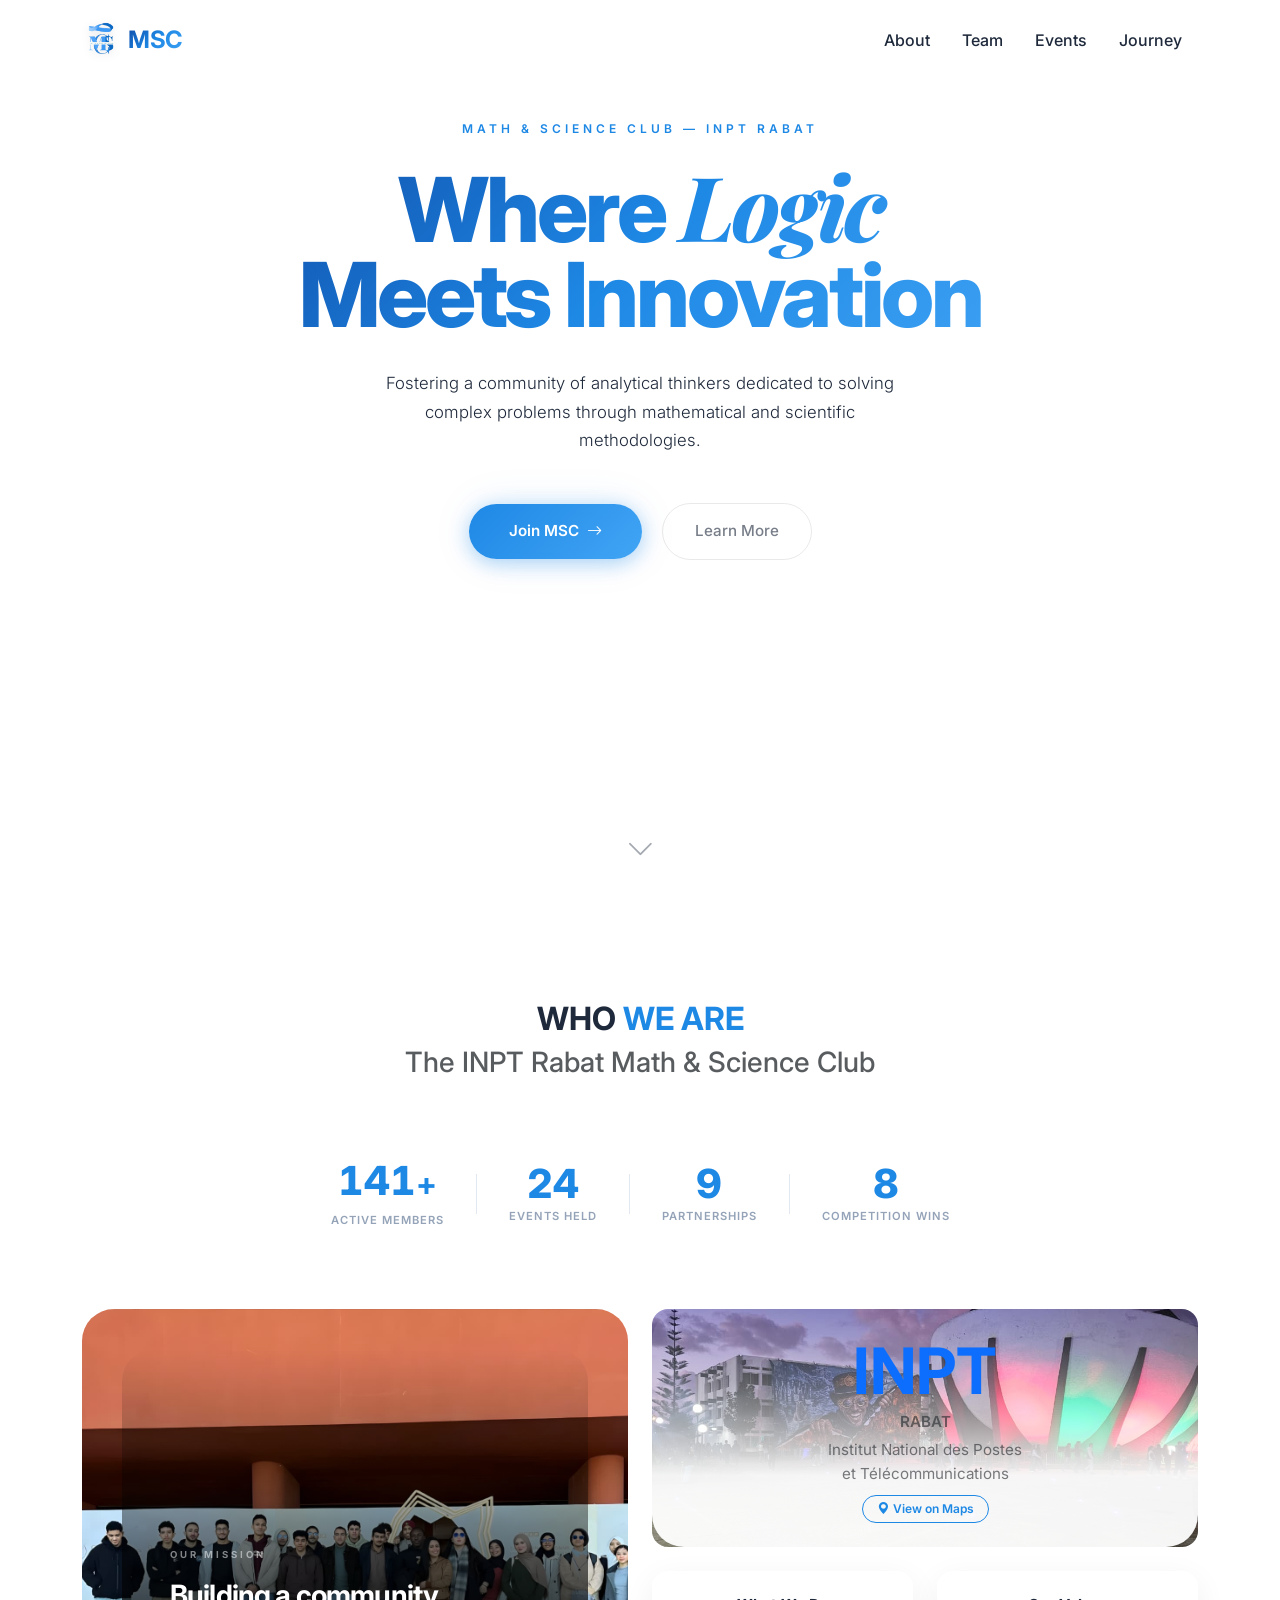
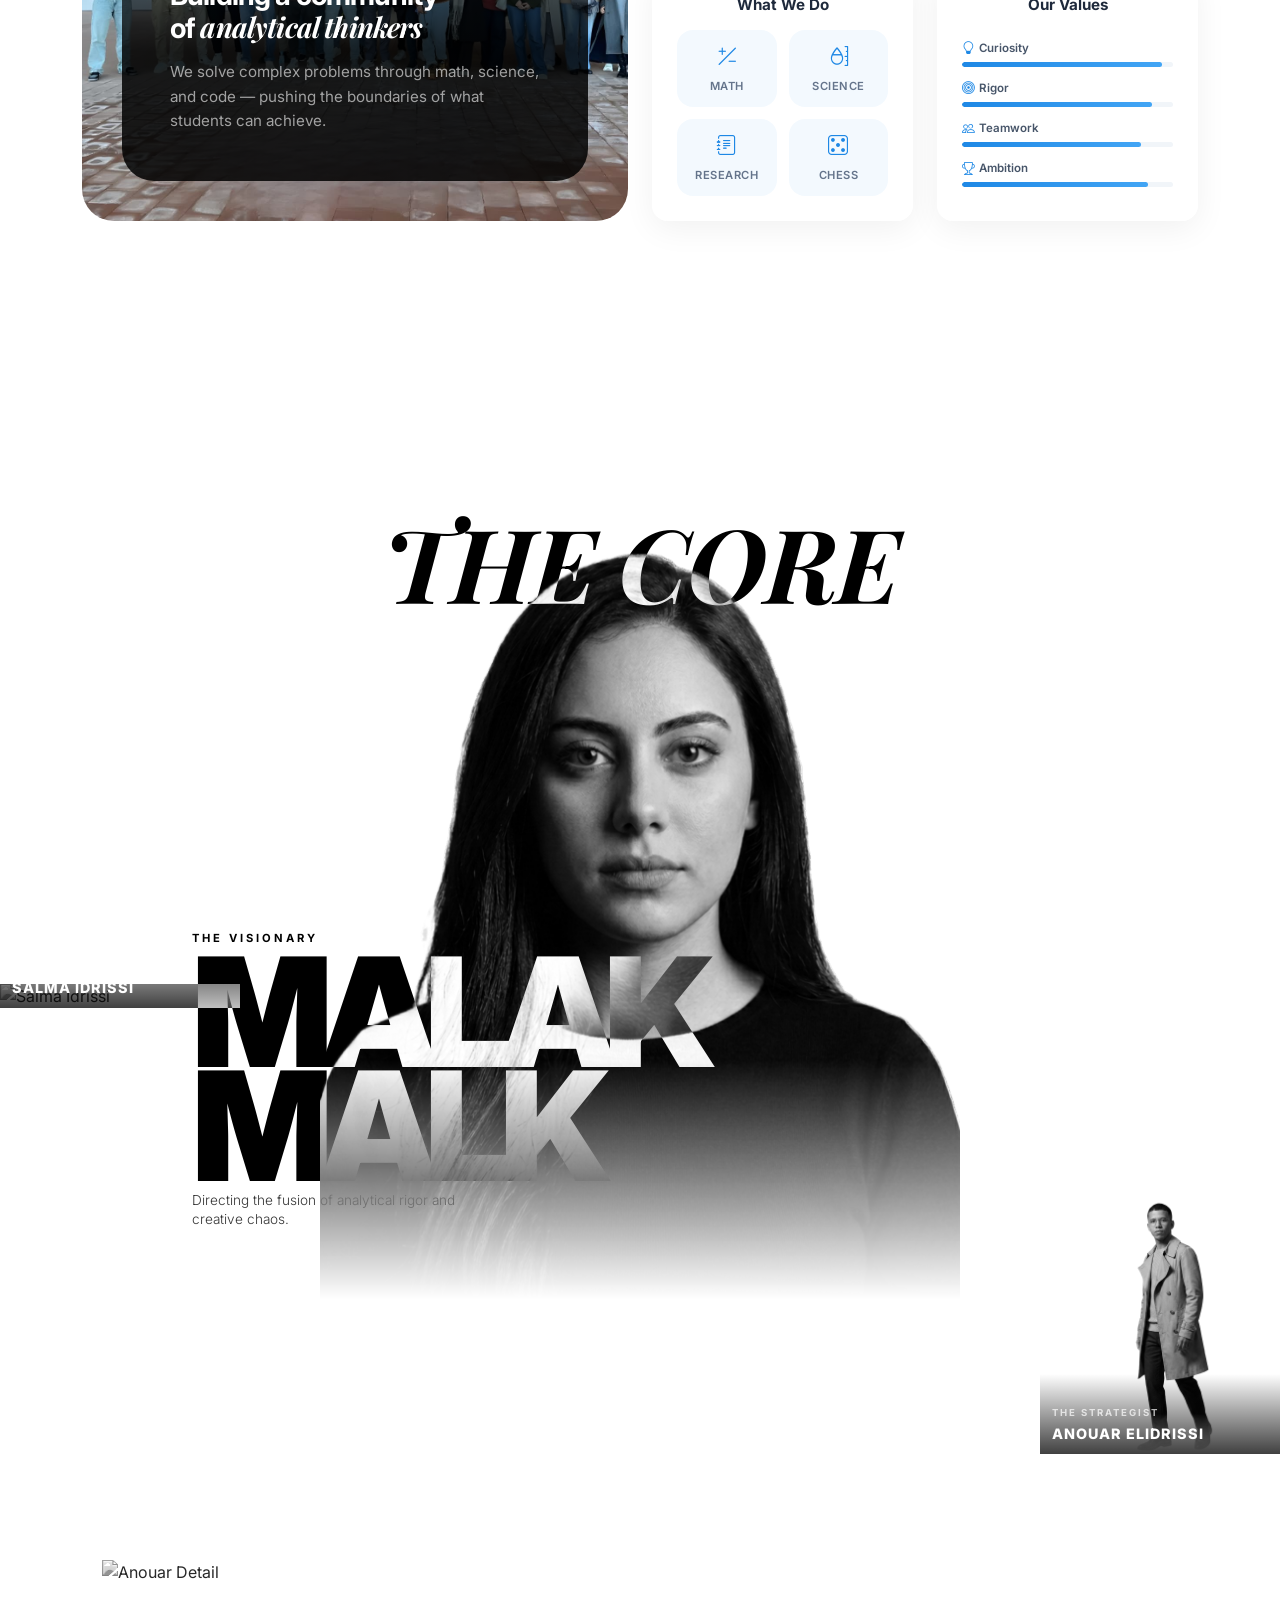
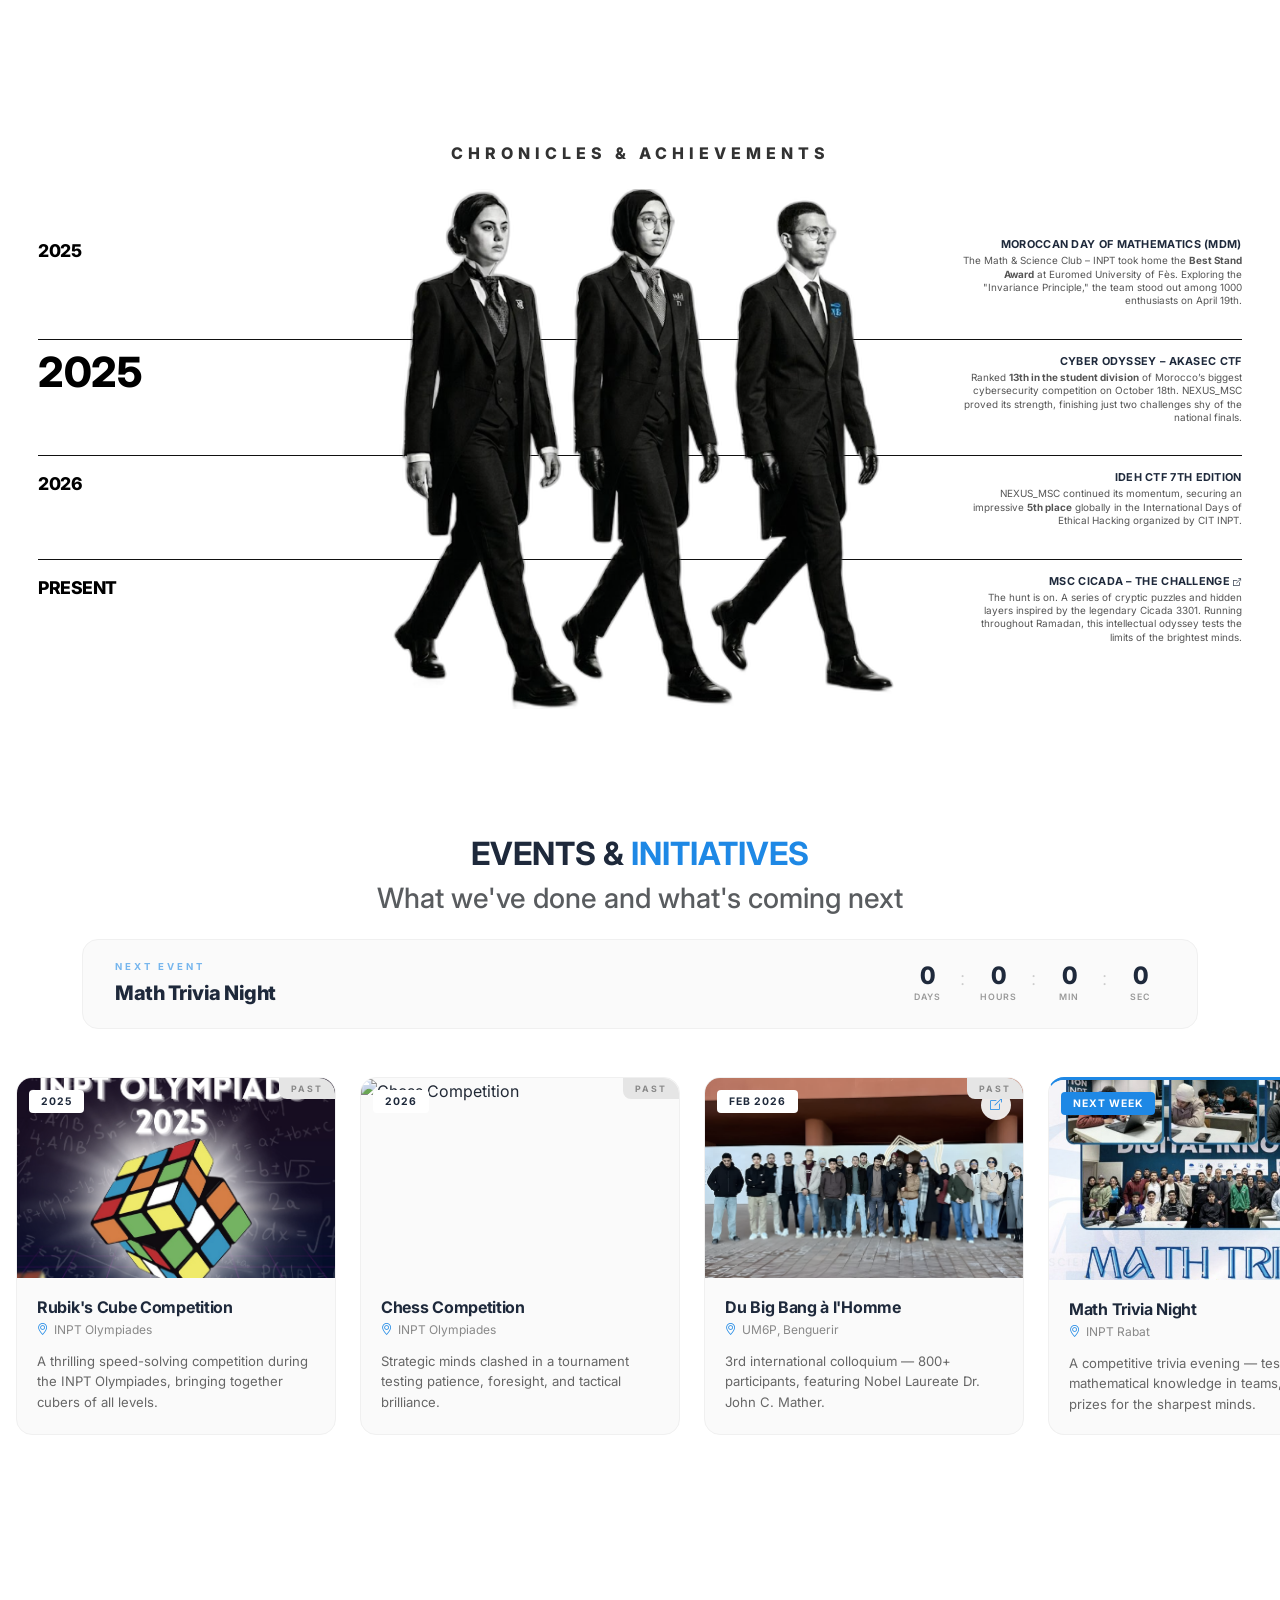
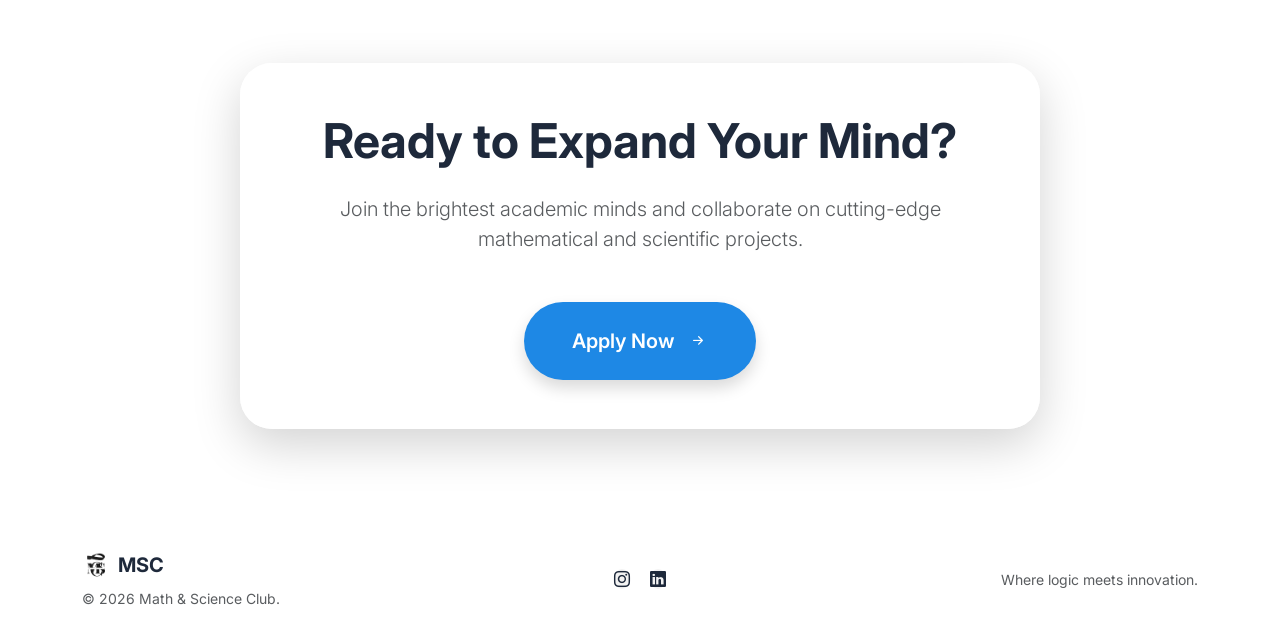
==== commit 4f6eb320: "Update index.html" ====
--- a/index.html
+++ b/index.html
@@ -61,7 +61,7 @@
                     <p class="hero-subtitle subtitle-reveal">Fostering a community of analytical thinkers dedicated to
                         solving complex problems through mathematical and scientific methodologies.</p>
                     <div class="hero-cta btn-reveal">
-                        <a href="/form/index.html" class="hero-btn">
+                        <a href="form/index.html" class="hero-btn">
                             Join MSC <i class="bi bi-arrow-right"></i>
                         </a>
                         <a href="#about" class="hero-btn-ghost">Learn More</a>
@@ -444,7 +444,7 @@
                 <h2 class="display-5 fw-bold mb-4">Ready to Expand Your Mind?</h2>
                 <p class="lead mb-5 text-muted">Join the brightest academic minds and collaborate on cutting-edge
                     mathematical and scientific projects.</p>
-                <a href="/form/index.html"
+                <a href="form/index.html"
                     class="btn btn-primary btn-lg custom-btn px-5 py-4 rounded-pill fs-5 shadow">Apply Now <i
                         class="bi bi-arrow-right-short ms-2"></i></a>
             </div>
@@ -490,4 +490,4 @@
     <script src="js/three-bg.js"></script>
 </body>
 
-</html>+</html>
